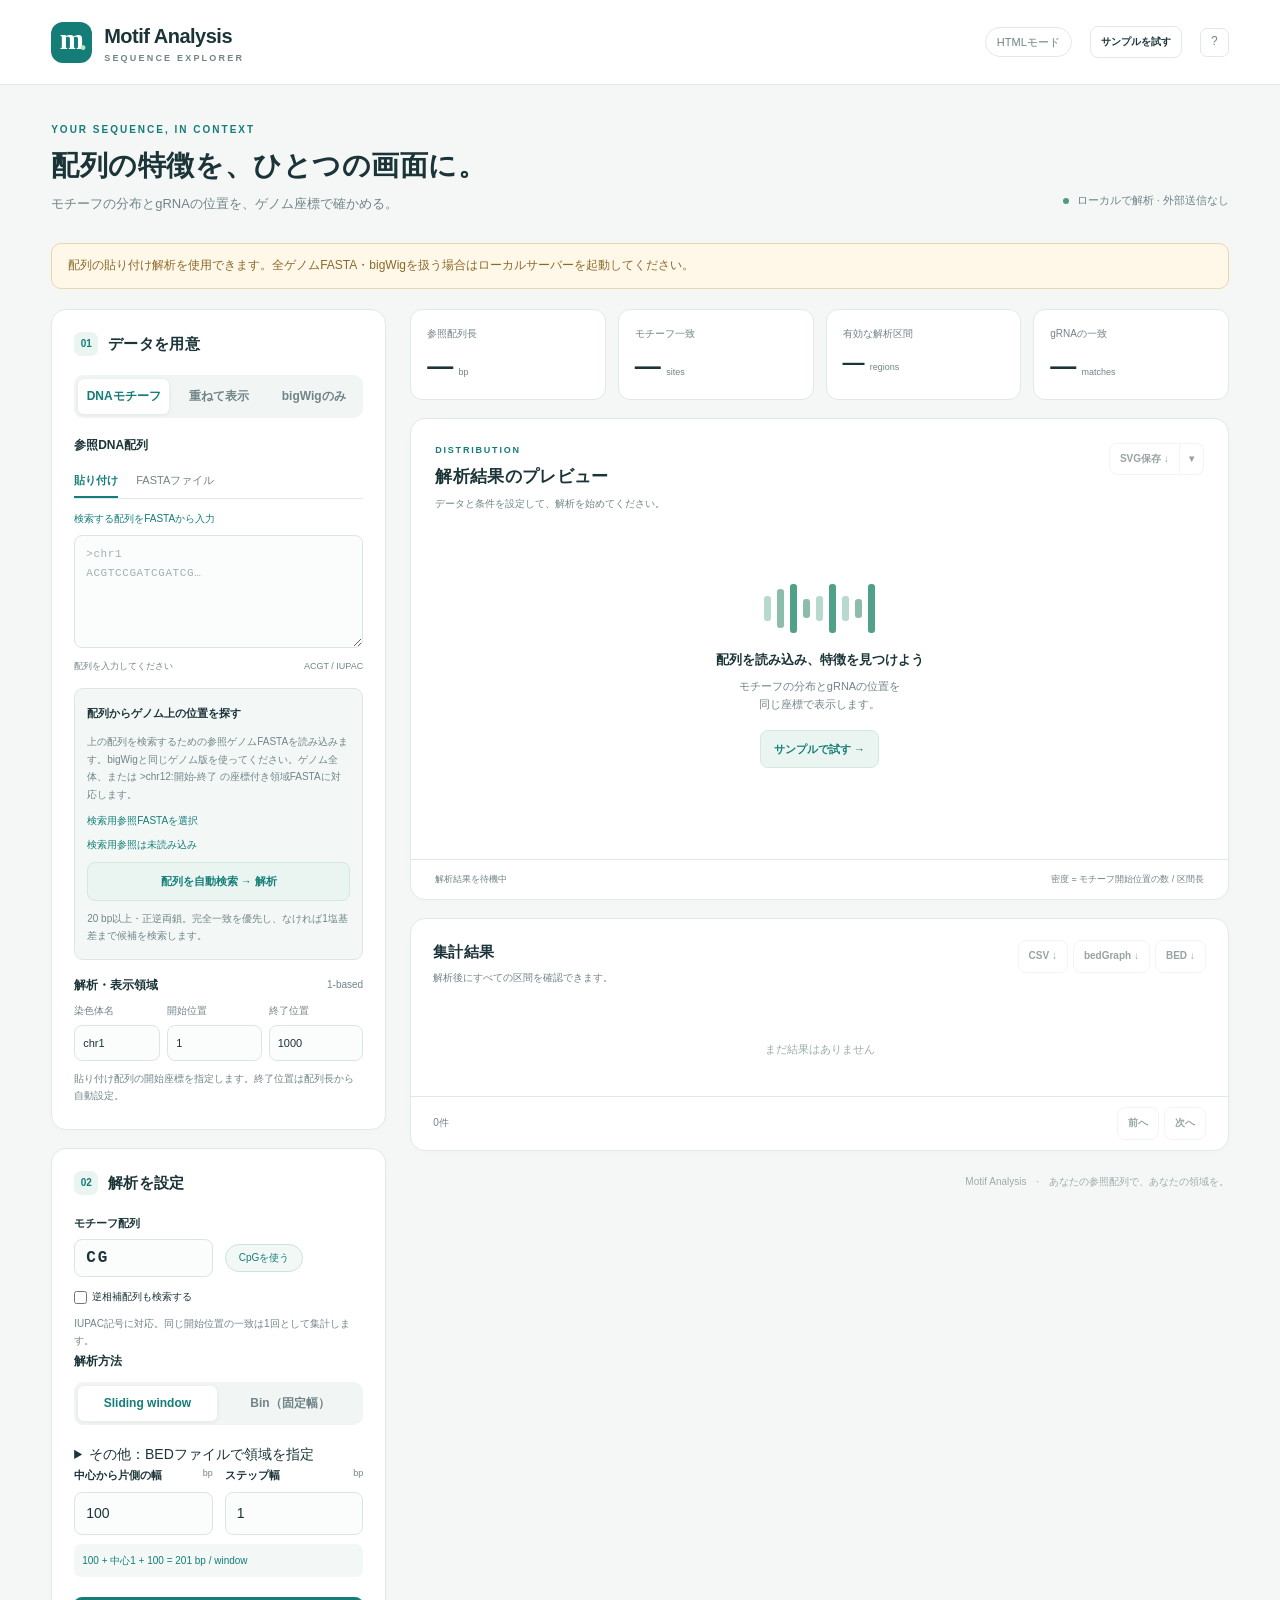
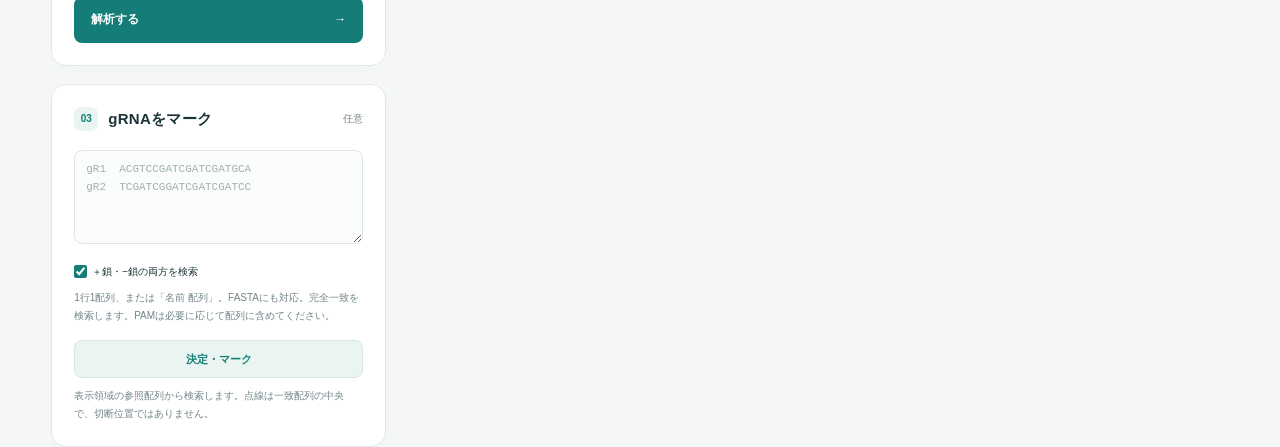
==== Motif_analysis/index.html @ 5cc87d0c "名前をMotif analysisに統一" ====
<!doctype html>
<html lang="ja">
<head>
  <meta charset="utf-8">
  <meta name="viewport" content="width=device-width, initial-scale=1">
  <meta name="color-scheme" content="light">
  <title>Motif Analysis — 配列・gRNA・ゲノム信号の解析</title>
  <link rel="stylesheet" href="style.css">
  <script src="core.js" defer></script>
  <script src="app.js" defer></script>
</head>
<body>
  <header class="topbar">
    <a class="brand" href="./"><span class="brand-icon">m<span>·</span></span><span>Motif Analysis<small>SEQUENCE EXPLORER</small></span></a>
    <div class="top-actions"><span id="connection" class="badge">接続を確認中</span><button id="demo" class="button subtle">サンプルを試す</button><button id="help-toggle" class="icon-button" aria-controls="help" aria-expanded="false" title="使い方">?</button></div>
  </header>
  <main>
    <div class="intro"><div><div class="eyebrow">YOUR SEQUENCE, IN CONTEXT</div><h1>配列の特徴を、ひとつの画面に。</h1><p>モチーフの分布とgRNAの位置を、ゲノム座標で確かめる。</p></div><span class="local-note"><span class="status-dot"></span> ローカルで解析 · 外部送信なし</span></div>
    <section id="help" class="help-panel" hidden>
      <strong>使い方</strong>
      <ol><li>DNA配列を貼り付けるか、参照FASTAを読み込みます。CG密度とbigWigを同時に見る場合は「重ねて表示」を選び、手持ちの.bwも読み込みます。</li><li>染色体名と座標を指定し、Sliding windowまたはBin（固定幅）を選んで「解析する」を押します。緑はモチーフ密度（左軸）、紫の破線はbigWig平均スコア（右軸）です。左右の軸は別スケールで、座標が不明な場合は、検索用参照を読み込み「配列を自動検索」を使用してください。</li><li>gRNA配列を入力して「決定・マーク」を押すと、表示領域に一致した位置をgRNAごとに色分けし、縦の点線で重ねます。</li></ol>
      <p>画面の座標は<strong>1-based・両端を含む</strong>形式、BEDとbedGraphの入出力は<strong>0-based・終了位置を含まない</strong>形式です。同じゲノムアセンブリ・染色体名のデータを使用してください。モチーフ密度は開始塩基の数÷領域長で、右端より先に続くモチーフも参照配列内にあれば数えます。曖昧塩基を含む区間は欠測です。bigWigの平均はデータが存在する塩基で計算し、欠測を0にしません。</p>
    </section>
    <div id="notice" class="notice" role="status" aria-live="polite" hidden></div>
    <div class="workspace">
      <aside class="controls" aria-label="解析の設定">
        <section class="panel">
          <div class="section-heading"><span class="step-number">01</span><h2>データを用意</h2></div>
          <div class="segmented" role="group" aria-label="解析データ"><button data-source="sequence" class="active" aria-pressed="true">DNAモチーフ</button><button data-source="overlay" aria-pressed="false">重ねて表示</button><button data-source="bigwig" aria-pressed="false">bigWigのみ</button></div>
          <div id="bw-box" hidden><label class="upload-box" for="bw-file"><span class="upload-symbol">↥</span><strong>bigWigを読み込む</strong><small>.bw / .bigwig</small><input id="bw-file" type="file" accept=".bw,.bigwig" class="file-input"></label><p id="bw-info" class="file-info">ファイル未選択</p><label for="bw-label">図に表示する名前</label><input id="bw-label" type="text" value="bigWig" maxlength="40" placeholder="例：H3K27ac、Sample A"><p class="hint">変更すると凡例・縦軸・保存画像へすぐ反映します。</p><p class="hint">既存の信号値を集計します。モチーフの検出には参照配列を使用します。</p></div>
          <p id="overlay-hint" class="hint overlay-hint" hidden>モチーフ密度（緑・左軸）とbigWigスコア（紫・右軸）を同じ座標で表示します。染色体名と開始位置を合わせてください。座標が不明な場合は、検索用参照を読み込み「配列を自動検索」を使用してください。</p>
          <div class="field-heading"><label>参照DNA配列</label><span id="ref-optional" class="optional" hidden>gRNA表示時に使用</span></div>
          <div class="mini-tabs" role="group" aria-label="参照の入力方法"><button data-refmode="paste" class="active" aria-pressed="true">貼り付け</button><button data-refmode="file" aria-pressed="false">FASTAファイル</button></div>
          <div id="paste-box"><label class="text-upload" for="query-file">検索する配列をFASTAから入力<input id="query-file" type="file" accept=".fa,.fasta,.fna,.txt" class="file-input"></label><label class="sr-only" for="sequence">DNA配列（プレーンテキストまたはFASTA）</label><textarea id="sequence" class="sequence-input" rows="5" spellcheck="false" placeholder=">chr1&#10;ACGTCCGATCGATCG…"></textarea><div class="input-footer"><span id="sequence-length">配列を入力してください</span><span>ACGT / IUPAC</span></div></div>
          <div id="location-box" class="location-box"><strong>配列からゲノム上の位置を探す</strong><p class="hint">上の配列を検索するための参照ゲノムFASTAを読み込みます。bigWigと同じゲノム版を使ってください。ゲノム全体、または >chr12:開始-終了 の座標付き領域FASTAに対応します。</p><label class="text-upload" for="genome-file">検索用参照FASTAを選択<input id="genome-file" type="file" accept=".fa,.fasta,.fna,.gz" class="file-input"></label><p id="genome-info" class="file-info">検索用参照は未読み込み</p><button id="locate" class="button secondary full-width">配列を自動検索 → 解析</button><p id="location-status" class="hint" aria-live="polite">20 bp以上・正逆両鎖。完全一致を優先し、なければ1塩基差まで候補を検索します。</p><div id="location-results" hidden><label for="location-match">一致した座標の候補</label><select id="location-match"></select><button id="apply-location" class="button secondary full-width">この座標で解析</button></div></div>
          <div id="ref-file-box" hidden><label class="upload-box compact" for="ref-file"><strong>参照FASTAを読み込む ↥</strong><small>.fa / .fasta / .fa.gz · 複数染色体対応</small><input id="ref-file" class="file-input" type="file" accept=".fa,.fasta,.fna,.gz,.txt"></label><p id="ref-info" class="file-info">ファイル未選択</p></div>
          <div class="field-heading"><label for="chrom">解析・表示領域</label><span class="optional">1-based</span></div>
          <div class="coordinate-grid"><div><label for="chrom" class="small-label">染色体名</label><input id="chrom" list="chromosomes" value="chr1" placeholder="chr1"><datalist id="chromosomes"></datalist></div><div><label for="start" class="small-label">開始位置</label><input id="start" type="number" min="1" step="1" value="1"></div><div><label for="end" class="small-label">終了位置</label><input id="end" type="number" min="1" step="1" value="1000"></div></div>
          <p id="coordinate-hint" class="hint">貼り付け配列の開始座標を指定します。終了位置は配列長から自動設定。</p>
        </section>
        <section class="panel">
          <div class="section-heading"><span class="step-number">02</span><h2>解析を設定</h2></div>
          <div id="motif-settings"><div class="two-fields"><div><label for="motif">モチーフ配列</label><input id="motif" class="motif-input" value="CG" spellcheck="false" maxlength="100"></div><div class="motif-preset"><button id="cpg-preset" class="pill">CpGを使う</button></div></div><label class="checkbox-label"><input id="motif-both" type="checkbox"> 逆相補配列も検索する</label><p class="hint">IUPAC記号に対応。同じ開始位置の一致は1回として集計します。</p></div>
          <div id="primary-analysis-settings"><label id="primary-method-label">解析方法</label><div class="segmented" role="group" aria-label="解析方法"><button data-mode="sliding" class="active" aria-pressed="true">Sliding window</button><button data-mode="bin" aria-pressed="false">Bin（固定幅）</button></div><details><summary>その他：BEDファイルで領域を指定</summary><div class="segmented"><button data-mode="bed" aria-pressed="false">BED領域</button></div></details>
          <div id="sliding-settings"><div class="two-fields"><div><label for="flank">中心から片側の幅 <small>bp</small></label><input id="flank" type="number" min="1" max="2000000" step="1" value="100"></div><div><label for="step">ステップ幅 <small>bp</small></label><input id="step" type="number" min="1" max="2000000" step="1" value="1"></div></div><p id="window-description" class="hint formula">100 + 中心1 + 100 = 201 bp / window</p></div>
          <div id="bin-settings" hidden><label for="bin-size">Bin幅 <small>bp</small></label><input id="bin-size" type="number" min="1" max="2000000" value="200"><p class="hint">入力配列・選択領域の先頭から、重ならない区間に分割します。末尾の短いbinも含め、CG密度は実際の区間長で計算します。</p></div><div id="bed-settings" hidden><div class="field-heading"><label for="bed-text">ゲノム座標のBED</label><label class="text-upload" for="bed-file">ファイルを選択<input id="bed-file" type="file" accept=".bed,.txt,.tsv" class="file-input"></label></div><textarea id="bed-text" rows="4" spellcheck="false" placeholder="chr1&#9;0&#9;500&#9;region_1&#10;chr1&#9;500&#9;1000&#9;region_2"></textarea><p class="hint">3列以上・タブ／空白区切り。全FASTAの各染色体、またはbigWigに対して集計します。範囲外の行も理由を付けて結果に残します。</p></div>
          </div><div id="bw-independent-box" hidden><label class="checkbox-label"><input id="bw-independent" type="checkbox"> bigWigを別の設定にする</label><p class="hint">bigWigの元の値・Sliding window・Binを個別に指定します。</p><div id="bw-analysis-settings" hidden><label for="bw-mode">bigWigの解析方法</label><select id="bw-mode"><option value="raw">元のbigWig値（平滑化なし）</option><option value="sliding">Sliding window</option><option value="bin">Bin（固定幅）</option><option value="bed">BED領域（詳細）</option></select><div id="bw-window-settings" hidden><div class="two-fields"><div><label for="bw-flank">bigWig片側幅 <small>bp</small></label><input id="bw-flank" type="number" min="1" max="2000000" value="100"></div><div><label for="bw-step">bigWigステップ <small>bp</small></label><input id="bw-step" type="number" min="1" max="2000000" value="1"></div></div></div><div id="bw-bin-settings" hidden><label for="bw-bin-size">bigWig Bin幅 <small>bp</small></label><input id="bw-bin-size" type="number" min="1" max="2000000" value="200"><p class="hint">表示領域の先頭から分割し、末尾も含めます。各bin内のデータがある塩基の平均値を表示します。</p></div><div id="bw-bed-settings" hidden><div class="field-heading"><label for="bw-bed-text">bigWig用BED</label><label class="text-upload" for="bw-bed-file">ファイルを選択<input id="bw-bed-file" type="file" accept=".bed,.txt,.tsv" class="file-input"></label></div><textarea id="bw-bed-text" rows="4" spellcheck="false" placeholder="chr1&#9;100&#9;500&#9;region_1"></textarea></div><p class="hint">元の値・Sliding window・Binは表示領域、BEDは指定した領域が対象です。表はトラックを切り替え、CSVには両方を区別して保存します。</p></div></div>
          <button id="analyze" class="button primary full-width"><span>解析する</span><span aria-hidden="true">→</span></button>
        </section>
        <section class="panel guide-panel">
          <div class="section-heading"><span class="step-number">03</span><h2>gRNAをマーク</h2><span class="optional">任意</span></div>
          <label class="sr-only" for="guides">gRNA配列。1行に名前と配列</label><textarea id="guides" rows="4" spellcheck="false" placeholder="gR1  ACGTCCGATCGATCGATGCA&#10;gR2  TCGATCGGATCGATCGATCC"></textarea><label class="checkbox-label"><input id="guide-both" type="checkbox" checked> ＋鎖・−鎖の両方を検索</label><p class="hint">1行1配列、または「名前 配列」。FASTAにも対応。完全一致を検索します。PAMは必要に応じて配列に含めてください。</p><button id="mark-guides" class="button secondary full-width">決定・マーク</button><p id="guide-status" class="hint" aria-live="polite">表示領域の参照配列から検索します。点線は一致配列の中央で、切断位置ではありません。</p>
        </section>
      </aside>
      <div class="results">
        <section class="metrics" aria-label="解析の概要"><div class="metric"><span id="metric-one-label">参照配列長</span><strong id="metric-one">—</strong><small id="metric-one-unit">bp</small></div><div class="metric"><span id="metric-two-label">モチーフ一致</span><strong id="metric-two">—</strong><small id="metric-two-unit">sites</small></div><div class="metric"><span id="metric-three-label">有効な解析区間</span><strong id="metric-three">—</strong><small id="metric-three-unit">regions</small></div><div class="metric"><span>gRNAの一致</span><strong id="metric-four">—</strong><small>matches</small></div></section>
        <section class="panel chart-panel"><div class="chart-heading"><div><div class="eyebrow">DISTRIBUTION</div><h2 id="chart-title">解析結果のプレビュー</h2><p id="chart-subtitle">データと条件を設定して、解析を始めてください。</p></div><div id="figure-export" class="figure-export"><div class="figure-save"><button id="save-figure" class="button subtle" disabled>SVG保存 ↓</button><button id="figure-format-toggle" class="button subtle" aria-label="画像の保存形式を選ぶ" aria-expanded="false" aria-controls="figure-format-options" disabled>▾</button></div><div id="figure-format-options" class="figure-format-options" role="group" aria-label="画像の保存形式" hidden><button type="button" data-figure-format="svg" aria-pressed="true" disabled>SVG</button><button type="button" data-figure-format="png" aria-pressed="false" disabled>PNG</button></div></div></div><div id="chart-legend" class="legend" hidden><span><i class="legend-line"></i><span id="signal-label">モチーフ密度</span></span><span id="bw-legend" hidden><i class="legend-bw"></i><span id="bw-legend-label">bigWig（右軸）</span></span><span><i class="legend-guide"></i>gRNA（縦点線）</span><span class="legend-hint">ポイントに重ねると詳細を表示</span></div><div id="chart" class="chart-container"><div class="empty-state"><div class="empty-chart" aria-hidden="true"><span></span><span></span><span></span><span></span><span></span><span></span><span></span><span></span><span></span></div><h3>配列を読み込み、特徴を見つけよう</h3><p>モチーフの分布とgRNAの位置を<br>同じ座標で表示します。</p><button id="empty-demo" class="button secondary">サンプルで試す →</button></div></div><div class="chart-footer"><span id="chart-range">解析結果を待機中</span><span id="chart-note">密度 = モチーフ開始位置の数 / 区間長</span></div></section>
        <section id="sequence-panel" class="panel sequence-panel" hidden><div class="table-heading"><div><h2>配列ビュー</h2><p id="sequence-caption">モチーフとgRNAの位置</p></div><div class="sequence-nav"><button id="seq-prev" class="icon-button" aria-label="前の配列ページ">←</button><button id="seq-next" class="icon-button" aria-label="次の配列ページ">→</button></div></div><div id="sequence-view" class="sequence-view"></div><div class="sequence-key"><span><i class="motif-key"></i>モチーフ</span><span><i class="guide-key"></i>gRNA</span><span>1ページ600 bp</span></div></section>
        <section class="panel table-panel"><div class="table-heading"><div><h2>集計結果</h2><p id="table-summary">解析後にすべての区間を確認できます。</p></div><div class="export-buttons"><button id="save-csv" class="button subtle" disabled>CSV ↓</button><button id="save-bedgraph" class="button subtle" disabled>bedGraph ↓</button><button id="save-bw-bedgraph" class="button subtle" disabled hidden>bigWig bedGraph ↓</button><button id="save-bed" class="button subtle" disabled>BED ↓</button></div></div><div id="result-track-tabs" class="segmented" hidden><button id="table-motif" aria-pressed="true">モチーフの結果</button><button id="table-bigwig" aria-pressed="false">bigWigの結果</button></div><div id="table-wrap" class="table-wrap"><div class="table-empty">まだ結果はありません</div></div><div class="pagination"><span id="table-page-info">0件</span><div><button id="table-prev" class="button subtle" disabled>前へ</button><button id="table-next" class="button subtle" disabled>次へ</button></div></div></section>
        <section id="guide-results" class="panel table-panel" hidden><div class="table-heading"><div><h2>gRNAの検索結果</h2><p id="guide-summary"></p></div><button id="save-guides" class="button subtle" disabled>gRNA BED ↓</button></div><div id="guide-table" class="table-wrap"></div></section>
        <footer class="page-footer">Motif Analysis <span>·</span> あなたの参照配列で、あなたの領域を。</footer>
      </div>
    </div>
  </main>
</body>
</html>
---- Motif_analysis/style.css ----
:root{--ink:#1b3438;--muted:#718488;--accent:#147d77;--accent-dark:#09615c;--line:#e1e9e8;--paper:#fff;--bg:#f4f7f6;--soft:#eaf5f1;--orange:#d18a4f;--radius:15px}*{box-sizing:border-box}body{margin:0;background:var(--bg);color:var(--ink);font:14px/1.65 -apple-system,BlinkMacSystemFont,"Segoe UI","Yu Gothic UI","Meiryo",sans-serif}button,input,textarea{font:inherit}button{cursor:pointer}button:disabled{opacity:.45;cursor:not-allowed}button,input,textarea{transition:border-color .15s,background .15s,box-shadow .15s}button:focus-visible,input:focus-visible,textarea:focus-visible{outline:3px solid #76c5bb;outline-offset:2px}[hidden]{display:none!important}.topbar{height:85px;border-bottom:1px solid var(--line);display:flex;align-items:center;justify-content:space-between;padding:0 4%;background:#fff}.brand{display:flex;align-items:center;gap:12px;text-decoration:none;color:var(--ink);font-size:20px;font-weight:750;letter-spacing:-.5px}.brand-icon{width:41px;height:41px;background:var(--accent);border-radius:12px;color:white;display:grid;place-content:center;font-size:29px;font-family:Georgia,serif;position:relative;padding-bottom:4px}.brand-icon span{position:absolute;right:6px;top:2px;color:#b8e7bc}.brand small{display:block;font-size:9px;color:var(--muted);letter-spacing:2.2px;line-height:1.3;font-weight:600}.top-actions{display:flex;align-items:center;gap:18px}.badge{font-size:11px;border:1px solid var(--line);border-radius:20px;padding:5px 11px;color:var(--muted)}.badge.connected{color:var(--accent);background:var(--soft);border-color:transparent}main{max-width:1600px;margin:0 auto;padding:37px 4% 0}.intro{display:flex;justify-content:space-between;align-items:flex-end;margin-bottom:29px;gap:20px}.eyebrow{font-size:10px;font-weight:700;letter-spacing:2px;color:var(--accent)}h1{font-size:28px;letter-spacing:.02em;line-height:1.4;margin:7px 0 8px}p{margin:0}.intro p{color:var(--muted);font-size:13px}.local-note{font-size:11px;white-space:nowrap;color:var(--muted);padding-bottom:5px}.status-dot{display:inline-block;width:6px;height:6px;border-radius:50%;background:#509b7d;margin-right:5px}.workspace{display:grid;grid-template-columns:335px minmax(0,1fr);gap:24px;align-items:start}.controls,.results{display:flex;flex-direction:column;gap:18px;min-width:0}.panel{background:var(--paper);border:1px solid var(--line);border-radius:var(--radius);padding:22px;box-shadow:0 3px 12px #15382e03}.section-heading{display:flex;align-items:center;gap:10px;margin-bottom:18px}.step-number{width:24px;height:24px;border-radius:7px;background:var(--soft);color:var(--accent);display:grid;place-items:center;font-size:10px;font-weight:700}.section-heading h2,h2{font-size:15px;margin:0;letter-spacing:.02em}.section-heading .optional{margin-left:auto}.segmented{display:flex;gap:4px;background:#f1f5f4;padding:4px;border-radius:9px;margin:10px 0 18px}.segmented button{border:0;color:var(--muted);font-size:12px;font-weight:600;background:transparent;flex:1;padding:8px 5px;border-radius:6px;white-space:nowrap}.segmented button.active{background:#fff;color:var(--accent);box-shadow:0 1px 5px #1a3b2b12}.mini-tabs{display:flex;gap:18px;border-bottom:1px solid var(--line);margin:0 0 12px}.mini-tabs button{background:none;border:0;border-bottom:2px solid transparent;color:var(--muted);font-size:11px;padding:7px 0}.mini-tabs button.active{color:var(--accent);border-color:var(--accent);font-weight:700}label{display:block;font-size:12px;font-weight:600;margin-bottom:7px}.field-heading{display:flex;align-items:center;justify-content:space-between;margin-top:16px;margin-bottom:8px}.field-heading label{margin:0}.optional{font-size:10px;color:var(--muted);font-weight:400}.small-label{font-size:10px;color:var(--muted);font-weight:400;margin-bottom:5px}input:not([type=checkbox]):not([type=file]),textarea{border:1px solid #dce5e2;border-radius:8px;background:#fbfcfc;width:100%;padding:9px 11px;color:var(--ink);min-width:0}input:focus,textarea:focus{background:#fff;border-color:var(--accent)}textarea{resize:vertical;font-family:ui-monospace,"Cascadia Code",Consolas,monospace;line-height:1.7;font-size:11px;min-height:85px}textarea::placeholder,input::placeholder{color:#a1b0b1}.sequence-input{letter-spacing:.6px}.input-footer{display:flex;justify-content:space-between;font-size:9px;color:var(--muted);margin-top:4px}.coordinate-grid{display:grid;grid-template-columns:1fr 1.1fr 1.1fr;gap:7px}.coordinate-grid input{font-size:11px;padding:8px!important}.hint{font-size:10px;line-height:1.75;color:var(--muted);margin:9px 0 2px}.formula{color:var(--accent);background:#f3f8f6;padding:8px;border-radius:7px;font-size:10px}.two-fields{display:grid;grid-template-columns:1fr 1fr;gap:12px}.two-fields label{font-size:11px}.two-fields label small{font-size:9px;color:var(--muted);float:right;font-weight:400}.motif-input{font-family:Consolas,monospace;letter-spacing:2px;font-weight:700;font-size:16px;padding-top:5px!important;padding-bottom:5px!important}.motif-preset{display:flex;align-items:flex-end;padding-bottom:5px}.pill{font-size:10px;color:var(--accent);border:1px solid #cce4dc;background:#f1f8f5;padding:5px 13px;border-radius:20px}.checkbox-label{display:flex;align-items:center;gap:5px;font-size:10px;font-weight:400;margin:12px 0 0}.checkbox-label input{accent-color:var(--accent);width:13px;height:13px;margin:0}.button{border:1px solid transparent;background:#fff;border-radius:8px;padding:9px 13px;display:inline-flex;align-items:center;justify-content:center;gap:12px;font-size:11px;font-weight:650;white-space:nowrap;color:var(--ink)}.button.primary{background:var(--accent);color:white;padding:12px 16px;justify-content:space-between;margin-top:18px;font-size:12px}.button.primary:hover{background:var(--accent-dark)}.button.secondary{background:var(--soft);color:var(--accent);border-color:#d4e8df}.button.secondary:hover{background:#dcf0e7}.button.subtle{border-color:var(--line);font-size:10px;padding:7px 10px}.button.subtle:hover:not(:disabled){background:#f1f7f4}.full-width{width:100%}.guide-panel .secondary{margin-top:14px}.icon-button{height:29px;min-width:29px;padding:0 6px;border:1px solid var(--line);border-radius:7px;color:var(--muted);background:white;font-size:12px}.upload-box{position:relative;display:flex;flex-direction:column;align-items:center;justify-content:center;border:1px dashed #a9ccc3;border-radius:9px;padding:17px 10px;cursor:pointer;color:var(--accent);background:#f6faf8;margin-bottom:8px}.upload-box small{font-size:9px;color:var(--muted);font-weight:400}.upload-box strong{font-size:11px}.upload-symbol{font-size:21px;line-height:1.2}.upload-box.compact{padding:14px 8px}.file-input{position:absolute;width:1px;height:1px;opacity:0;overflow:hidden}.upload-box:focus-within,.text-upload:focus-within{outline:3px solid #76c5bb;outline-offset:2px}.file-info{font-size:10px;color:var(--accent);overflow-wrap:anywhere}.text-upload{color:var(--accent);font-size:10px;cursor:pointer;font-weight:400;position:relative}.metrics{display:grid;grid-template-columns:repeat(4,1fr);gap:12px}.metric{background:#fff;border:1px solid var(--line);border-radius:12px;padding:16px 16px 14px;min-width:0}.metric>span{display:block;font-size:10px;color:var(--muted);margin-bottom:6px}.metric strong{font-size:26px;font-weight:600;line-height:1.4;letter-spacing:-.7px}.metric small{font-size:9px;color:var(--muted);margin-left:6px}.chart-panel{padding:24px 24px 0;overflow:hidden}.chart-heading,.table-heading{display:flex;align-items:flex-start;justify-content:space-between;gap:12px}.chart-heading h2{font-size:17px;margin-top:5px}.chart-heading p,.table-heading p{font-size:10px;color:var(--muted);margin-top:5px;overflow-wrap:anywhere}.chart-heading .eyebrow{font-size:9px;letter-spacing:1.8px}.legend{display:flex;gap:22px;font-size:9px;color:var(--muted);margin-top:19px;align-items:center}.legend>span,.sequence-key>span{display:inline-flex;gap:6px;align-items:center}.legend-line{width:17px;height:2px;background:var(--accent);display:inline-block}.legend-guide{height:7px;width:12px;display:inline-block;background:var(--orange);border-radius:2px}.legend-hint{margin-left:auto;font-size:9px}.chart-container{min-height:340px;position:relative;margin-top:7px}.chart-container svg{width:100%;height:auto;display:block;overflow:visible}.chart-footer{border-top:1px solid var(--line);margin:0 -24px;padding:12px 24px;font-size:9px;color:var(--muted);display:flex;justify-content:space-between;gap:16px}.empty-state{display:flex;flex-direction:column;align-items:center;justify-content:center;min-height:330px;text-align:center}.empty-state h3{font-size:13px;font-weight:600;margin:16px 0 6px}.empty-state p{color:var(--muted);font-size:11px}.empty-state button{margin:17px 0}.empty-chart{display:flex;gap:6px;align-items:center;height:50px}.empty-chart span{display:block;width:7px;background:#b8d9ce;border-radius:3px;height:25px}.empty-chart span:nth-child(2n){height:39px;background:#8cbdac}.empty-chart span:nth-child(3n){height:49px;background:#50a18a}.empty-chart span:nth-child(4n){height:19px}.table-panel{padding:21px 0 0;overflow:hidden}.table-heading{padding:0 22px 16px}.export-buttons{display:flex;gap:5px;flex-wrap:wrap;justify-content:flex-end}.table-wrap{overflow:auto;max-height:480px}table{border-collapse:collapse;width:100%;font-size:10px;text-align:left;white-space:nowrap}th{color:var(--muted);font-weight:500;background:#f7faf8;position:sticky;top:0;z-index:1}th,td{padding:10px 15px;border-top:1px solid #edf1ef}th:first-child,td:first-child{padding-left:22px}td.numeric{text-align:right;font-family:ui-monospace,Consolas,monospace}td .status{display:inline-block;border-radius:4px;padding:1px 5px;font-size:9px;background:#eaf5ef;color:#448a65}td .status.missing{background:#fcf3e8;color:#b08043}.table-empty{padding:38px;text-align:center;color:#9caeaa;font-size:11px}.pagination{border-top:1px solid var(--line);padding:10px 22px;display:flex;align-items:center;justify-content:space-between;color:var(--muted);font-size:10px}.pagination>div{display:flex;gap:5px}.sequence-panel{padding:18px 0 14px;overflow:hidden}.sequence-panel .table-heading{padding-bottom:8px}.sequence-nav{display:flex;gap:5px}.sequence-view{overflow:auto;max-height:360px;font:11px/2.3 ui-monospace,Consolas,monospace;padding:5px 22px 8px}.seq-line{display:flex;gap:15px;white-space:nowrap}.seq-position{color:#93a6a2;min-width:85px;text-align:right;font-size:10px}.bases{letter-spacing:1px}.base{border-bottom:2px solid transparent}.base.motif{background:#d4ece0;color:#135f48;border-radius:2px}.base.guide{border-bottom-color:var(--orange);background:#fff0de}.base.guide.motif{background:#d4ece0}.base.unknown{color:#a1a9aa}.sequence-key{display:flex;gap:18px;padding:0 22px;font-size:9px;color:var(--muted)}.sequence-key>span:last-child{margin-left:auto}.motif-key{display:inline-block;width:10px;height:10px;background:#d4ece0;border-radius:2px}.guide-key{display:inline-block;width:10px;height:10px;background:#fff0de;border-bottom:2px solid var(--orange);border-radius:2px}.page-footer{padding:5px 0 24px;color:#9badab;font-size:10px;text-align:right}.page-footer span{padding:0 7px}.notice{border:1px solid #bad9cc;background:#edf8f2;border-radius:10px;padding:12px 16px;color:#31694e;font-size:12px;margin-bottom:20px;white-space:pre-line}.notice.error{border-color:#efcbbf;background:#fff2ed;color:#a44b32}.notice.warn{border-color:#e9d6ad;background:#fff8e9;color:#8b6928}.help-panel{background:white;border:1px solid var(--line);border-radius:12px;padding:20px 24px;margin-bottom:20px;font-size:12px}.help-panel p{font-size:11px;color:var(--muted);margin-top:10px}.help-panel ol{padding-left:20px}.sr-only{position:absolute;width:1px;height:1px;overflow:hidden;clip:rect(0,0,0,0);white-space:nowrap}.busy{cursor:progress}.chart-tooltip{position:absolute;pointer-events:none;background:#173d39;color:#fff;padding:9px 12px;border-radius:7px;box-shadow:0 5px 18px #14372e25;font-size:10px;white-space:pre-line;z-index:5;max-width:300px}.stale-tag{color:#b07e2f!important}.result-chrom{display:flex;align-items:center;gap:6px;font-size:10px;margin:10px 0;color:var(--muted)}.result-chrom select{font:inherit;color:var(--accent);border:1px solid var(--line);border-radius:6px;padding:4px;background:#fff;max-width:200px}
.legend-bw{width:18px;height:0;border-top:2px dashed #8b5db7;display:inline-block}.overlay-hint{background:#f5f0fa;border-radius:7px;padding:10px;color:#755590;margin-bottom:14px}.legend{flex-wrap:wrap}.metric #metric-three{font-size:22px}.export-buttons{max-width:none}
.location-box{margin:14px 0;padding:12px;background:#f3f8f6;border:1px solid #d9e9e1;border-radius:9px}.location-box>strong{font-size:11px}.location-box .text-upload{margin-top:10px}.location-box .button{margin-top:9px;font-size:11px}#location-match{width:100%;font:11px/1.6 inherit;border:1px solid #d9e9e1;border-radius:6px;padding:6px}#location-results{margin-top:10px}
.legend-guide{height:12px;width:0;border-left:2px dashed var(--orange);background:transparent;border-radius:0}
#bw-independent-box{margin-top:16px;border-top:1px solid var(--line);padding-top:5px}#bw-analysis-settings{padding:12px;background:#f7f3fb;border-radius:8px;margin-top:10px}#bw-mode{width:100%;font:inherit;font-size:11px;padding:8px;border:1px solid #ddd4e6;border-radius:6px;background:#fff;color:var(--ink);margin-bottom:10px}#result-track-tabs{margin:0 22px 14px}
@media(min-width:1450px){.workspace{grid-template-columns:365px minmax(0,1fr)}.controls .panel{padding:24px}.chart-container{min-height:390px}}
@media(max-width:1080px){main{padding-left:24px;padding-right:24px}.workspace{grid-template-columns:300px minmax(0,1fr);gap:18px}.controls .panel{padding:18px}.metric{padding:13px 12px}.metric strong{font-size:22px}.metric small{display:block;margin:0}.chart-heading{flex-wrap:wrap}.legend-hint{display:none!important}.export-buttons{max-width:150px}.chart-footer{flex-direction:column;gap:2px}.local-note{display:none}.seq-position{min-width:65px}}
@media(max-width:800px){.workspace{grid-template-columns:1fr}.controls{display:grid;grid-template-columns:1fr 1fr;align-items:start;gap:14px}.controls .panel:first-child{grid-row:span 2}.metrics{gap:8px}.metric strong{font-size:25px}.metric small{display:inline;margin-left:4px}.chart-container{min-height:280px}.results{gap:16px}.topbar{padding:0 24px;height:72px}.brand{font-size:18px}.intro{margin-bottom:22px}h1{font-size:25px}}
@media(max-width:540px){main{padding:25px 15px 0}.topbar{padding:0 15px}.top-actions{gap:8px}.top-actions .badge{display:none}.brand{font-size:16px}.brand-icon{width:34px;height:34px}.brand small{font-size:8px}.top-actions .button{font-size:10px;padding:7px}.intro .eyebrow{font-size:8px}h1{font-size:22px}.intro p{font-size:11px}.controls{display:flex}.metrics{grid-template-columns:repeat(2,1fr)}.metric small{display:inline}.chart-panel{padding:18px 16px 0}.chart-heading h2{font-size:15px}.chart-footer{margin:0 -16px;padding:11px 16px}.chart-container{min-height:200px}.table-heading{flex-wrap:wrap;padding-left:16px;padding-right:16px}.export-buttons{max-width:none}.sequence-key{gap:9px;padding:0 15px}.sequence-view{padding-left:15px;padding-right:15px}.seq-position{min-width:50px;font-size:9px}.seq-line{gap:10px}.bases{letter-spacing:0}.page-footer{text-align:center}.help-panel{padding:15px}}
.figure-export{position:relative;flex-shrink:0}.figure-save{display:flex}.figure-save #save-figure{border-radius:8px 0 0 8px}.figure-save #figure-format-toggle{border-left:0;border-radius:0 8px 8px 0;padding:7px 9px}.figure-format-options{position:absolute;right:0;top:calc(100% + 5px);min-width:100%;padding:4px;background:var(--paper);border:1px solid var(--line);border-radius:8px;box-shadow:0 5px 18px #14372e25;z-index:10}.figure-format-options button{display:block;width:100%;border:0;border-radius:5px;padding:7px 12px;background:transparent;color:var(--ink);text-align:left;font-size:11px;white-space:nowrap}.figure-format-options button:hover,.figure-format-options button[aria-pressed="true"]{background:var(--soft);color:var(--accent)}.figure-format-options button[aria-pressed="true"]::after{content:" ✓"}
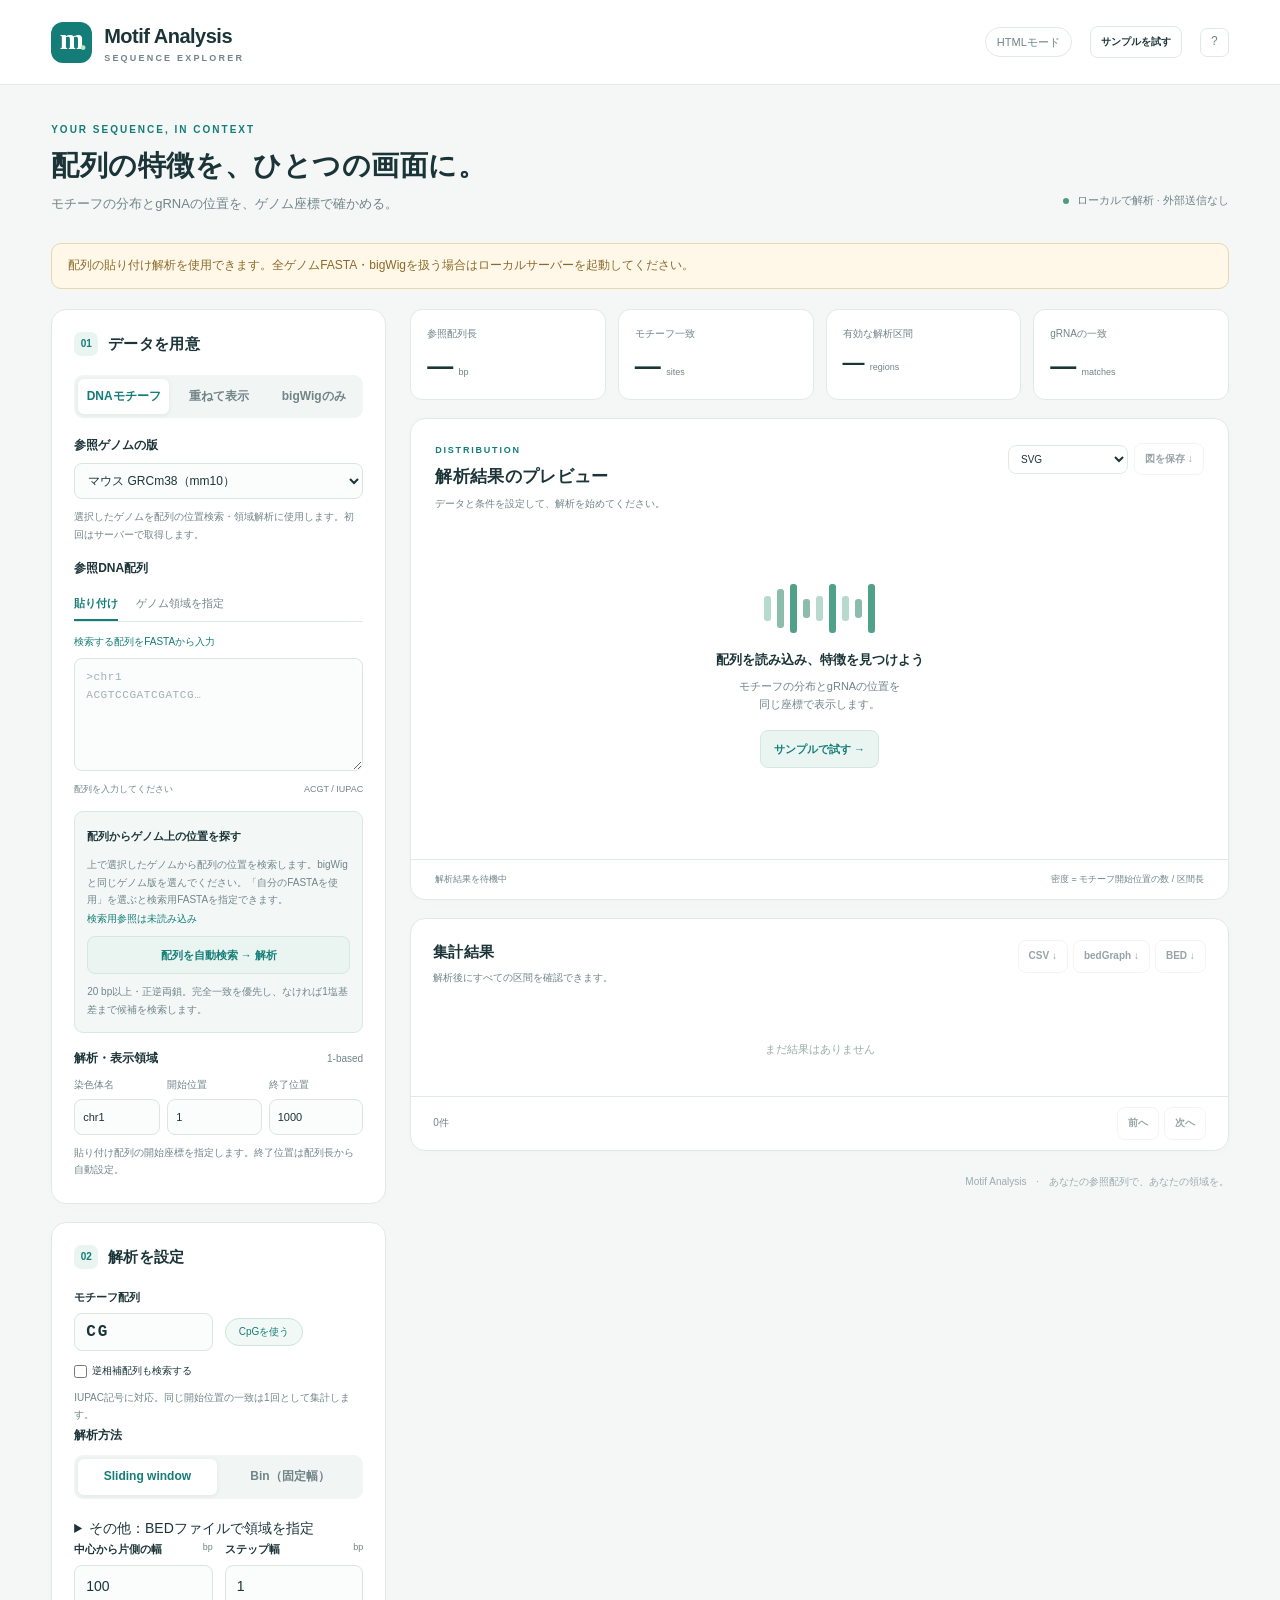
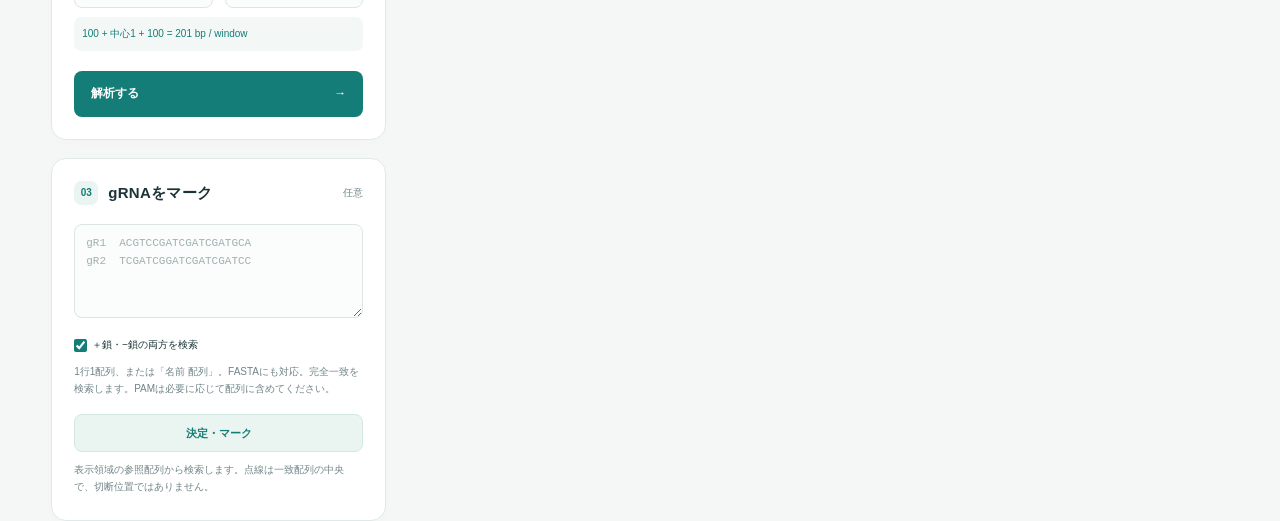
==== commit c639a341: "競合を解決し、マージした Merge remote-tracking branch 'origin/LAB_SERVER' # Conflicts: #	Motif_analysis/.dockeri" ====
--- a/Motif_analysis/index.html
+++ b/Motif_analysis/index.html
@@ -18,7 +18,7 @@
     <div class="intro"><div><div class="eyebrow">YOUR SEQUENCE, IN CONTEXT</div><h1>配列の特徴を、ひとつの画面に。</h1><p>モチーフの分布とgRNAの位置を、ゲノム座標で確かめる。</p></div><span class="local-note"><span class="status-dot"></span> ローカルで解析 · 外部送信なし</span></div>
     <section id="help" class="help-panel" hidden>
       <strong>使い方</strong>
-      <ol><li>DNA配列を貼り付けるか、参照FASTAを読み込みます。CG密度とbigWigを同時に見る場合は「重ねて表示」を選び、手持ちの.bwも読み込みます。</li><li>染色体名と座標を指定し、Sliding windowまたはBin（固定幅）を選んで「解析する」を押します。緑はモチーフ密度（左軸）、紫の破線はbigWig平均スコア（右軸）です。左右の軸は別スケールで、座標が不明な場合は、検索用参照を読み込み「配列を自動検索」を使用してください。</li><li>gRNA配列を入力して「決定・マーク」を押すと、表示領域に一致した位置をgRNAごとに色分けし、縦の点線で重ねます。</li></ol>
+      <ol><li>参照ゲノムの版を選び、DNA配列を貼り付けるかゲノム領域を指定します。CG密度とbigWigを同時に見る場合は「重ねて表示」を選び、手持ちの.bwも読み込みます。</li><li>染色体名と座標を指定し、Sliding windowまたはBin（固定幅）を選んで「解析する」を押します。緑はモチーフ密度（左軸）、紫の破線はbigWig平均スコア（右軸）です。左右の軸は別スケールで、座標が不明な場合は、検索用参照を読み込み「配列を自動検索」を使用してください。</li><li>gRNA配列を入力して「決定・マーク」を押すと、表示領域に一致した位置をgRNAごとに色分けし、縦の点線で重ねます。</li></ol>
       <p>画面の座標は<strong>1-based・両端を含む</strong>形式、BEDとbedGraphの入出力は<strong>0-based・終了位置を含まない</strong>形式です。同じゲノムアセンブリ・染色体名のデータを使用してください。モチーフ密度は開始塩基の数÷領域長で、右端より先に続くモチーフも参照配列内にあれば数えます。曖昧塩基を含む区間は欠測です。bigWigの平均はデータが存在する塩基で計算し、欠測を0にしません。</p>
     </section>
     <div id="notice" class="notice" role="status" aria-live="polite" hidden></div>
@@ -26,13 +26,16 @@
       <aside class="controls" aria-label="解析の設定">
         <section class="panel">
           <div class="section-heading"><span class="step-number">01</span><h2>データを用意</h2></div>
+          <p id="session-info" class="hint" hidden>アップロードしたファイルはブラウザごとに管理します。同じブラウザのタブは共有されます。24時間使わないと一時データは削除されます。</p>
           <div class="segmented" role="group" aria-label="解析データ"><button data-source="sequence" class="active" aria-pressed="true">DNAモチーフ</button><button data-source="overlay" aria-pressed="false">重ねて表示</button><button data-source="bigwig" aria-pressed="false">bigWigのみ</button></div>
-          <div id="bw-box" hidden><label class="upload-box" for="bw-file"><span class="upload-symbol">↥</span><strong>bigWigを読み込む</strong><small>.bw / .bigwig</small><input id="bw-file" type="file" accept=".bw,.bigwig" class="file-input"></label><p id="bw-info" class="file-info">ファイル未選択</p><label for="bw-label">図に表示する名前</label><input id="bw-label" type="text" value="bigWig" maxlength="40" placeholder="例：H3K27ac、Sample A"><p class="hint">変更すると凡例・縦軸・保存画像へすぐ反映します。</p><p class="hint">既存の信号値を集計します。モチーフの検出には参照配列を使用します。</p></div>
+          <div id="bw-box" hidden><div class="chip-atlas-box"><label for="chip-atlas-id">ChIP-Atlasから取得</label><div class="inline-action"><input id="chip-atlas-id" type="text" maxlength="15" spellcheck="false" placeholder="例：SRX000410"><button id="chip-atlas-fetch" class="button secondary">取得</button></div><p id="chip-atlas-status" class="hint">選択中のゲノム版に対応するChIP/ATAC/DNase-seqのbigWigを取得します。</p></div><div class="source-divider"><span>またはファイルから</span></div><label class="upload-box" for="bw-file"><span class="upload-symbol">↥</span><strong>bigWigを読み込む</strong><small>.bw / .bigwig</small><input id="bw-file" type="file" accept=".bw,.bigwig" class="file-input"></label><p id="bw-info" class="file-info">ファイル未選択</p><label for="bw-label">図に表示する名前</label><input id="bw-label" type="text" value="bigWig" maxlength="40" placeholder="例：H3K27ac、Sample A"><p class="hint">変更すると凡例・縦軸・SVGへすぐ反映します。</p><p class="hint">既存の信号値を集計します。モチーフの検出には参照配列を使用します。</p></div>
           <p id="overlay-hint" class="hint overlay-hint" hidden>モチーフ密度（緑・左軸）とbigWigスコア（紫・右軸）を同じ座標で表示します。染色体名と開始位置を合わせてください。座標が不明な場合は、検索用参照を読み込み「配列を自動検索」を使用してください。</p>
+          <label for="genome-version">参照ゲノムの版</label>
+          <select id="genome-version"><option value="mm10">マウス GRCm38（mm10）</option><option value="mm39">マウス GRCm39（mm39）</option><option value="custom">自分のFASTAを使用</option></select><p id="genome-status" class="hint" aria-live="polite">選択したゲノムを配列の位置検索・領域解析に使用します。初回はサーバーで取得します。</p>
           <div class="field-heading"><label>参照DNA配列</label><span id="ref-optional" class="optional" hidden>gRNA表示時に使用</span></div>
-          <div class="mini-tabs" role="group" aria-label="参照の入力方法"><button data-refmode="paste" class="active" aria-pressed="true">貼り付け</button><button data-refmode="file" aria-pressed="false">FASTAファイル</button></div>
+          <div class="mini-tabs" role="group" aria-label="参照の入力方法"><button data-refmode="paste" class="active" aria-pressed="true">貼り付け</button><button data-refmode="file" aria-pressed="false">ゲノム領域を指定</button></div>
           <div id="paste-box"><label class="text-upload" for="query-file">検索する配列をFASTAから入力<input id="query-file" type="file" accept=".fa,.fasta,.fna,.txt" class="file-input"></label><label class="sr-only" for="sequence">DNA配列（プレーンテキストまたはFASTA）</label><textarea id="sequence" class="sequence-input" rows="5" spellcheck="false" placeholder=">chr1&#10;ACGTCCGATCGATCG…"></textarea><div class="input-footer"><span id="sequence-length">配列を入力してください</span><span>ACGT / IUPAC</span></div></div>
-          <div id="location-box" class="location-box"><strong>配列からゲノム上の位置を探す</strong><p class="hint">上の配列を検索するための参照ゲノムFASTAを読み込みます。bigWigと同じゲノム版を使ってください。ゲノム全体、または >chr12:開始-終了 の座標付き領域FASTAに対応します。</p><label class="text-upload" for="genome-file">検索用参照FASTAを選択<input id="genome-file" type="file" accept=".fa,.fasta,.fna,.gz" class="file-input"></label><p id="genome-info" class="file-info">検索用参照は未読み込み</p><button id="locate" class="button secondary full-width">配列を自動検索 → 解析</button><p id="location-status" class="hint" aria-live="polite">20 bp以上・正逆両鎖。完全一致を優先し、なければ1塩基差まで候補を検索します。</p><div id="location-results" hidden><label for="location-match">一致した座標の候補</label><select id="location-match"></select><button id="apply-location" class="button secondary full-width">この座標で解析</button></div></div>
+          <div id="location-box" class="location-box"><strong>配列からゲノム上の位置を探す</strong><p class="hint">上で選択したゲノムから配列の位置を検索します。bigWigと同じゲノム版を選んでください。「自分のFASTAを使用」を選ぶと検索用FASTAを指定できます。</p><label id="genome-upload" class="text-upload" for="genome-file" hidden>検索用参照FASTAを選択<input id="genome-file" type="file" accept=".fa,.fasta,.fna,.gz" class="file-input"></label><p id="genome-info" class="file-info">検索用参照は未読み込み</p><button id="locate" class="button secondary full-width">配列を自動検索 → 解析</button><p id="location-status" class="hint" aria-live="polite">20 bp以上・正逆両鎖。完全一致を優先し、なければ1塩基差まで候補を検索します。</p><div id="location-results" hidden><label for="location-match">一致した座標の候補</label><select id="location-match"></select><button id="apply-location" class="button secondary full-width">この座標で解析</button></div></div>
           <div id="ref-file-box" hidden><label class="upload-box compact" for="ref-file"><strong>参照FASTAを読み込む ↥</strong><small>.fa / .fasta / .fa.gz · 複数染色体対応</small><input id="ref-file" class="file-input" type="file" accept=".fa,.fasta,.fna,.gz,.txt"></label><p id="ref-info" class="file-info">ファイル未選択</p></div>
           <div class="field-heading"><label for="chrom">解析・表示領域</label><span class="optional">1-based</span></div>
           <div class="coordinate-grid"><div><label for="chrom" class="small-label">染色体名</label><input id="chrom" list="chromosomes" value="chr1" placeholder="chr1"><datalist id="chromosomes"></datalist></div><div><label for="start" class="small-label">開始位置</label><input id="start" type="number" min="1" step="1" value="1"></div><div><label for="end" class="small-label">終了位置</label><input id="end" type="number" min="1" step="1" value="1000"></div></div>
@@ -54,7 +57,7 @@
       </aside>
       <div class="results">
         <section class="metrics" aria-label="解析の概要"><div class="metric"><span id="metric-one-label">参照配列長</span><strong id="metric-one">—</strong><small id="metric-one-unit">bp</small></div><div class="metric"><span id="metric-two-label">モチーフ一致</span><strong id="metric-two">—</strong><small id="metric-two-unit">sites</small></div><div class="metric"><span id="metric-three-label">有効な解析区間</span><strong id="metric-three">—</strong><small id="metric-three-unit">regions</small></div><div class="metric"><span>gRNAの一致</span><strong id="metric-four">—</strong><small>matches</small></div></section>
-        <section class="panel chart-panel"><div class="chart-heading"><div><div class="eyebrow">DISTRIBUTION</div><h2 id="chart-title">解析結果のプレビュー</h2><p id="chart-subtitle">データと条件を設定して、解析を始めてください。</p></div><div id="figure-export" class="figure-export"><div class="figure-save"><button id="save-figure" class="button subtle" disabled>SVG保存 ↓</button><button id="figure-format-toggle" class="button subtle" aria-label="画像の保存形式を選ぶ" aria-expanded="false" aria-controls="figure-format-options" disabled>▾</button></div><div id="figure-format-options" class="figure-format-options" role="group" aria-label="画像の保存形式" hidden><button type="button" data-figure-format="svg" aria-pressed="true" disabled>SVG</button><button type="button" data-figure-format="png" aria-pressed="false" disabled>PNG</button></div></div></div><div id="chart-legend" class="legend" hidden><span><i class="legend-line"></i><span id="signal-label">モチーフ密度</span></span><span id="bw-legend" hidden><i class="legend-bw"></i><span id="bw-legend-label">bigWig（右軸）</span></span><span><i class="legend-guide"></i>gRNA（縦点線）</span><span class="legend-hint">ポイントに重ねると詳細を表示</span></div><div id="chart" class="chart-container"><div class="empty-state"><div class="empty-chart" aria-hidden="true"><span></span><span></span><span></span><span></span><span></span><span></span><span></span><span></span><span></span></div><h3>配列を読み込み、特徴を見つけよう</h3><p>モチーフの分布とgRNAの位置を<br>同じ座標で表示します。</p><button id="empty-demo" class="button secondary">サンプルで試す →</button></div></div><div class="chart-footer"><span id="chart-range">解析結果を待機中</span><span id="chart-note">密度 = モチーフ開始位置の数 / 区間長</span></div></section>
+        <section class="panel chart-panel"><div class="chart-heading"><div><div class="eyebrow">DISTRIBUTION</div><h2 id="chart-title">解析結果のプレビュー</h2><p id="chart-subtitle">データと条件を設定して、解析を始めてください。</p></div><div class="figure-export"><label class="sr-only" for="figure-format">図の保存形式</label><select id="figure-format" aria-label="図の保存形式"><option value="svg">SVG</option><option value="png">PNG（高解像度）</option></select><button id="save-figure" class="button subtle" disabled>図を保存 ↓</button></div></div><div id="chart-legend" class="legend" hidden><span><i class="legend-line"></i><span id="signal-label">モチーフ密度</span></span><span id="bw-legend" hidden><i class="legend-bw"></i><span id="bw-legend-label">bigWig（右軸）</span></span><span><i class="legend-guide"></i>gRNA（縦点線）</span><span class="legend-hint">ポイントに重ねると詳細を表示</span></div><div id="chart" class="chart-container"><div class="empty-state"><div class="empty-chart" aria-hidden="true"><span></span><span></span><span></span><span></span><span></span><span></span><span></span><span></span><span></span></div><h3>配列を読み込み、特徴を見つけよう</h3><p>モチーフの分布とgRNAの位置を<br>同じ座標で表示します。</p><button id="empty-demo" class="button secondary">サンプルで試す →</button></div></div><div class="chart-footer"><span id="chart-range">解析結果を待機中</span><span id="chart-note">密度 = モチーフ開始位置の数 / 区間長</span></div></section>
         <section id="sequence-panel" class="panel sequence-panel" hidden><div class="table-heading"><div><h2>配列ビュー</h2><p id="sequence-caption">モチーフとgRNAの位置</p></div><div class="sequence-nav"><button id="seq-prev" class="icon-button" aria-label="前の配列ページ">←</button><button id="seq-next" class="icon-button" aria-label="次の配列ページ">→</button></div></div><div id="sequence-view" class="sequence-view"></div><div class="sequence-key"><span><i class="motif-key"></i>モチーフ</span><span><i class="guide-key"></i>gRNA</span><span>1ページ600 bp</span></div></section>
         <section class="panel table-panel"><div class="table-heading"><div><h2>集計結果</h2><p id="table-summary">解析後にすべての区間を確認できます。</p></div><div class="export-buttons"><button id="save-csv" class="button subtle" disabled>CSV ↓</button><button id="save-bedgraph" class="button subtle" disabled>bedGraph ↓</button><button id="save-bw-bedgraph" class="button subtle" disabled hidden>bigWig bedGraph ↓</button><button id="save-bed" class="button subtle" disabled>BED ↓</button></div></div><div id="result-track-tabs" class="segmented" hidden><button id="table-motif" aria-pressed="true">モチーフの結果</button><button id="table-bigwig" aria-pressed="false">bigWigの結果</button></div><div id="table-wrap" class="table-wrap"><div class="table-empty">まだ結果はありません</div></div><div class="pagination"><span id="table-page-info">0件</span><div><button id="table-prev" class="button subtle" disabled>前へ</button><button id="table-next" class="button subtle" disabled>次へ</button></div></div></section>
         <section id="guide-results" class="panel table-panel" hidden><div class="table-heading"><div><h2>gRNAの検索結果</h2><p id="guide-summary"></p></div><button id="save-guides" class="button subtle" disabled>gRNA BED ↓</button></div><div id="guide-table" class="table-wrap"></div></section>
--- a/Motif_analysis/style.css
+++ b/Motif_analysis/style.css
@@ -7,4 +7,7 @@
 @media(max-width:1080px){main{padding-left:24px;padding-right:24px}.workspace{grid-template-columns:300px minmax(0,1fr);gap:18px}.controls .panel{padding:18px}.metric{padding:13px 12px}.metric strong{font-size:22px}.metric small{display:block;margin:0}.chart-heading{flex-wrap:wrap}.legend-hint{display:none!important}.export-buttons{max-width:150px}.chart-footer{flex-direction:column;gap:2px}.local-note{display:none}.seq-position{min-width:65px}}
 @media(max-width:800px){.workspace{grid-template-columns:1fr}.controls{display:grid;grid-template-columns:1fr 1fr;align-items:start;gap:14px}.controls .panel:first-child{grid-row:span 2}.metrics{gap:8px}.metric strong{font-size:25px}.metric small{display:inline;margin-left:4px}.chart-container{min-height:280px}.results{gap:16px}.topbar{padding:0 24px;height:72px}.brand{font-size:18px}.intro{margin-bottom:22px}h1{font-size:25px}}
 @media(max-width:540px){main{padding:25px 15px 0}.topbar{padding:0 15px}.top-actions{gap:8px}.top-actions .badge{display:none}.brand{font-size:16px}.brand-icon{width:34px;height:34px}.brand small{font-size:8px}.top-actions .button{font-size:10px;padding:7px}.intro .eyebrow{font-size:8px}h1{font-size:22px}.intro p{font-size:11px}.controls{display:flex}.metrics{grid-template-columns:repeat(2,1fr)}.metric small{display:inline}.chart-panel{padding:18px 16px 0}.chart-heading h2{font-size:15px}.chart-footer{margin:0 -16px;padding:11px 16px}.chart-container{min-height:200px}.table-heading{flex-wrap:wrap;padding-left:16px;padding-right:16px}.export-buttons{max-width:none}.sequence-key{gap:9px;padding:0 15px}.sequence-view{padding-left:15px;padding-right:15px}.seq-position{min-width:50px;font-size:9px}.seq-line{gap:10px}.bases{letter-spacing:0}.page-footer{text-align:center}.help-panel{padding:15px}}
-.figure-export{position:relative;flex-shrink:0}.figure-save{display:flex}.figure-save #save-figure{border-radius:8px 0 0 8px}.figure-save #figure-format-toggle{border-left:0;border-radius:0 8px 8px 0;padding:7px 9px}.figure-format-options{position:absolute;right:0;top:calc(100% + 5px);min-width:100%;padding:4px;background:var(--paper);border:1px solid var(--line);border-radius:8px;box-shadow:0 5px 18px #14372e25;z-index:10}.figure-format-options button{display:block;width:100%;border:0;border-radius:5px;padding:7px 12px;background:transparent;color:var(--ink);text-align:left;font-size:11px;white-space:nowrap}.figure-format-options button:hover,.figure-format-options button[aria-pressed="true"]{background:var(--soft);color:var(--accent)}.figure-format-options button[aria-pressed="true"]::after{content:" ✓"}
+
+#genome-version{width:100%;font:inherit;font-size:12px;padding:9px;border:1px solid #dce5e2;border-radius:8px;background:#fbfcfc;color:var(--ink)}
+.chip-atlas-box{border:1px solid #d9e9e1;background:#f6faf8;border-radius:9px;padding:12px;margin-bottom:11px}.inline-action{display:grid;grid-template-columns:minmax(0,1fr) auto;gap:7px}.inline-action .button{padding:8px 14px}.source-divider{display:flex;align-items:center;gap:9px;color:var(--muted);font-size:9px;margin:9px 0}.source-divider:before,.source-divider:after{content:"";height:1px;background:var(--line);flex:1}
+.figure-export{display:flex;align-items:center;gap:6px}.figure-export select{font:inherit;font-size:10px;color:var(--ink);background:#fff;border:1px solid var(--line);border-radius:8px;padding:7px 8px}.figure-export select:focus-visible{outline:3px solid #76c5bb;outline-offset:2px}
